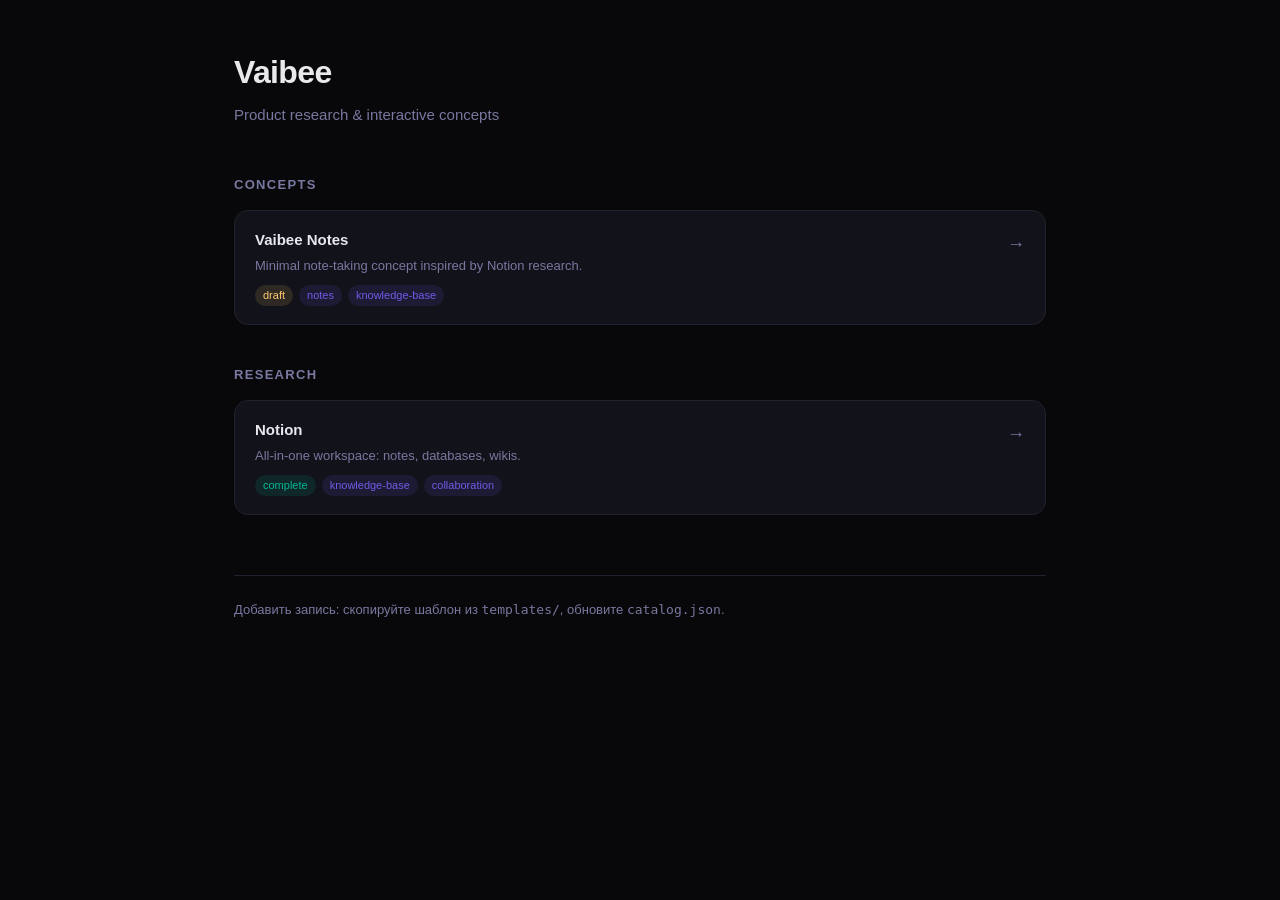
==== index.html @ f1fc7d5b "Add product lab portal with click-through mockup scaffold. Enables GitHub Pages hosting for research" ====
<!DOCTYPE html>
<html lang="ru">
<head>
  <meta charset="UTF-8">
  <meta name="viewport" content="width=device-width, initial-scale=1.0">
  <title>Vaibee — Product Lab</title>
  <style>
    :root {
      --bg: #08080a;
      --surface: #12121a;
      --border: #22222e;
      --text: #e8e8ed;
      --muted: #7878a0;
      --accent: #6c5ce7;
      --green: #00b894;
      --yellow: #fdcb6e;
      --font: -apple-system, BlinkMacSystemFont, "Segoe UI", Roboto, sans-serif;
    }

    * { box-sizing: border-box; margin: 0; padding: 0; }

    body {
      font-family: var(--font);
      background: var(--bg);
      color: var(--text);
      line-height: 1.5;
      min-height: 100vh;
    }

    .container {
      max-width: 860px;
      margin: 0 auto;
      padding: 48px 24px 80px;
    }

    header {
      margin-bottom: 48px;
    }

    header h1 {
      font-size: 32px;
      font-weight: 800;
      letter-spacing: -0.02em;
    }

    header p {
      color: var(--muted);
      margin-top: 8px;
      font-size: 15px;
    }

    section {
      margin-bottom: 40px;
    }

    section h2 {
      font-size: 13px;
      text-transform: uppercase;
      letter-spacing: 0.1em;
      color: var(--muted);
      margin-bottom: 16px;
    }

    .cards {
      display: flex;
      flex-direction: column;
      gap: 10px;
    }

    .card {
      display: flex;
      align-items: flex-start;
      gap: 16px;
      padding: 18px 20px;
      background: var(--surface);
      border: 1px solid var(--border);
      border-radius: 14px;
      text-decoration: none;
      color: inherit;
      transition: border-color 0.15s, transform 0.15s;
    }

    .card:hover {
      border-color: var(--accent);
      transform: translateY(-1px);
    }

    .card-body { flex: 1; }

    .card-title {
      font-weight: 600;
      font-size: 15px;
    }

    .card-summary {
      font-size: 13px;
      color: var(--muted);
      margin-top: 4px;
    }

    .card-meta {
      display: flex;
      flex-wrap: wrap;
      gap: 6px;
      margin-top: 10px;
    }

    .badge {
      font-size: 11px;
      padding: 2px 8px;
      border-radius: 999px;
      background: rgba(108, 92, 231, 0.12);
      color: var(--accent);
    }

    .badge.status-complete { background: rgba(0, 184, 148, 0.12); color: var(--green); }
    .badge.status-draft { background: rgba(253, 203, 110, 0.12); color: var(--yellow); }

    .card-arrow {
      color: var(--muted);
      font-size: 18px;
      margin-top: 2px;
    }

    .empty {
      color: var(--muted);
      font-size: 14px;
      padding: 20px;
      border: 1px dashed var(--border);
      border-radius: 14px;
    }

    footer {
      margin-top: 60px;
      padding-top: 24px;
      border-top: 1px solid var(--border);
      font-size: 13px;
      color: var(--muted);
    }

    footer a { color: var(--accent); }
  </style>
</head>
<body>
  <div class="container">
    <header>
      <h1>Vaibee</h1>
      <p>Product research &amp; interactive concepts</p>
    </header>

    <section id="concepts-section">
      <h2>Concepts</h2>
      <div class="cards" id="concepts"></div>
    </section>

    <section id="research-section">
      <h2>Research</h2>
      <div class="cards" id="research"></div>
    </section>

    <footer>
      <p>Добавить запись: скопируйте шаблон из <code>templates/</code>, обновите <code>catalog.json</code>.</p>
    </footer>
  </div>

  <script>
    fetch('catalog.json')
      .then((r) => r.json())
      .then(render)
      .catch(() => {
        document.getElementById('concepts').innerHTML = '<p class="empty">Не удалось загрузить catalog.json</p>';
      });

    function render(data) {
      const conceptsEl = document.getElementById('concepts');
      const researchEl = document.getElementById('research');

      if (!data.concepts?.length) {
        conceptsEl.innerHTML = '<p class="empty">Пока нет концептов</p>';
      } else {
        conceptsEl.innerHTML = data.concepts.map((c) => `
          <a class="card" href="concepts/${c.slug}/prototype/index.html">
            <div class="card-body">
              <div class="card-title">${c.title}</div>
              <div class="card-summary">${c.summary}</div>
              <div class="card-meta">
                <span class="badge status-${c.status}">${c.status}</span>
                ${(c.tags || []).map((t) => `<span class="badge">${t}</span>`).join('')}
              </div>
            </div>
            <span class="card-arrow">→</span>
          </a>
        `).join('');
      }

      if (!data.research?.length) {
        researchEl.innerHTML = '<p class="empty">Пока нет исследований</p>';
      } else {
        researchEl.innerHTML = data.research.map((r) => `
          <a class="card" href="https://github.com/make-kzk/Vaibee/blob/main/research/products/${r.slug}/README.md" target="_blank" rel="noopener">
            <div class="card-body">
              <div class="card-title">${r.title}</div>
              <div class="card-summary">${r.summary}</div>
              <div class="card-meta">
                <span class="badge status-${r.status}">${r.status}</span>
                ${(r.tags || []).map((t) => `<span class="badge">${t}</span>`).join('')}
              </div>
            </div>
            <span class="card-arrow">→</span>
          </a>
        `).join('');
      }
    }
  </script>
</body>
</html>
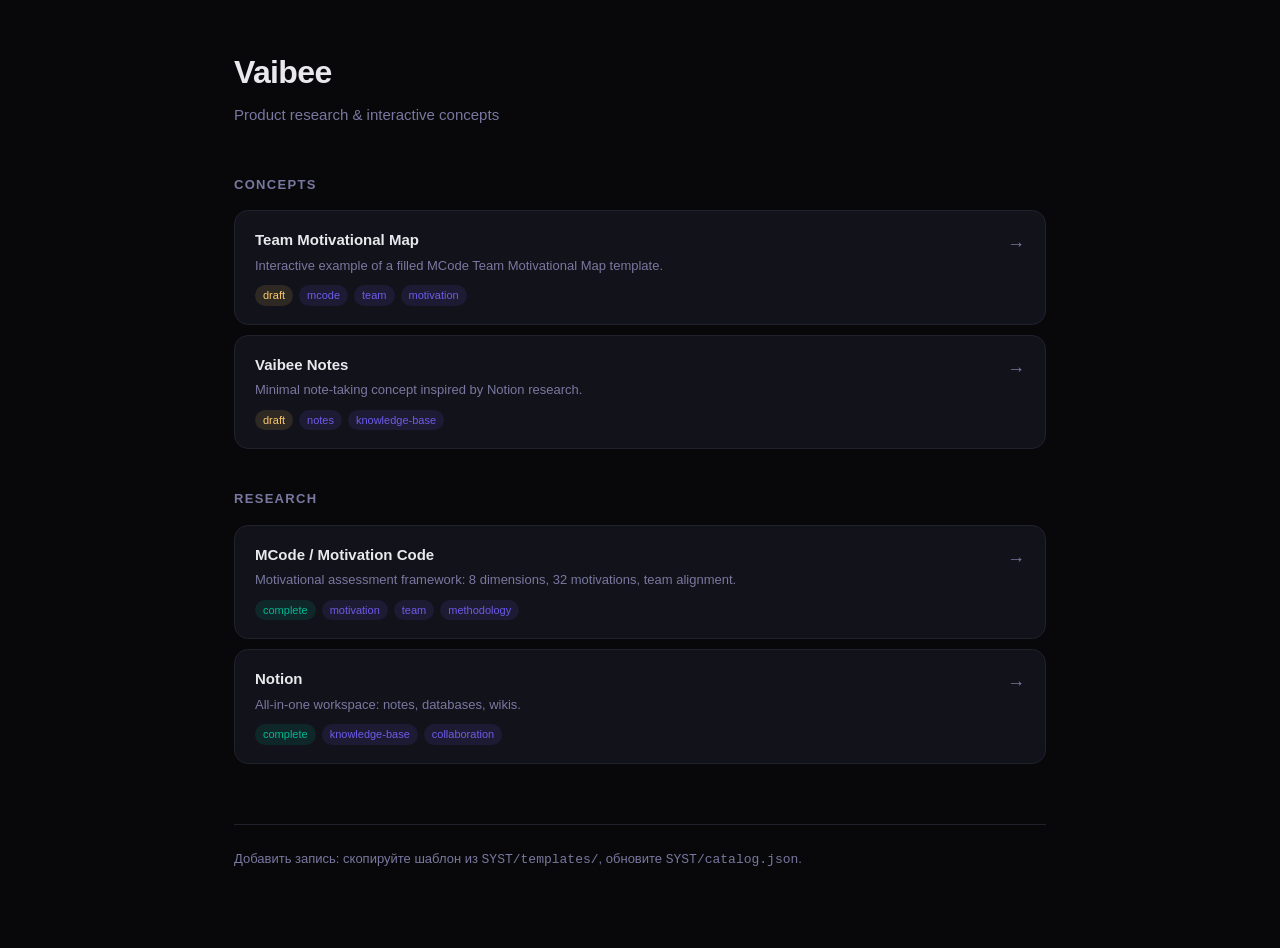
==== commit d77e3d71: "Restructure repository into RSCH, PRDT, and SYST sections - Add top-level sections: RSCH (research)," ====
--- a/index.html
+++ b/index.html
@@ -159,12 +159,12 @@
     </section>
 
     <footer>
-      <p>Добавить запись: скопируйте шаблон из <code>templates/</code>, обновите <code>catalog.json</code>.</p>
+      <p>Добавить запись: скопируйте шаблон из <code>SYST/templates/</code>, обновите <code>SYST/catalog.json</code>.</p>
     </footer>
   </div>
 
   <script>
-    fetch('catalog.json')
+    fetch('SYST/catalog.json')
       .then((r) => r.json())
       .then(render)
       .catch(() => {
@@ -179,7 +179,7 @@
         conceptsEl.innerHTML = '<p class="empty">Пока нет концептов</p>';
       } else {
         conceptsEl.innerHTML = data.concepts.map((c) => `
-          <a class="card" href="concepts/${c.slug}/prototype/index.html">
+          <a class="card" href="PRDT/concepts/${c.slug}/prototype/index.html">
             <div class="card-body">
               <div class="card-title">${c.title}</div>
               <div class="card-summary">${c.summary}</div>
@@ -197,7 +197,7 @@
         researchEl.innerHTML = '<p class="empty">Пока нет исследований</p>';
       } else {
         researchEl.innerHTML = data.research.map((r) => `
-          <a class="card" href="https://github.com/make-kzk/Vaibee/blob/main/research/products/${r.slug}/README.md" target="_blank" rel="noopener">
+          <a class="card" href="https://github.com/make-kzk/Vaibee/blob/main/RSCH/RSCH-01/products/${r.slug}/README.md" target="_blank" rel="noopener">
             <div class="card-body">
               <div class="card-title">${r.title}</div>
               <div class="card-summary">${r.summary}</div>
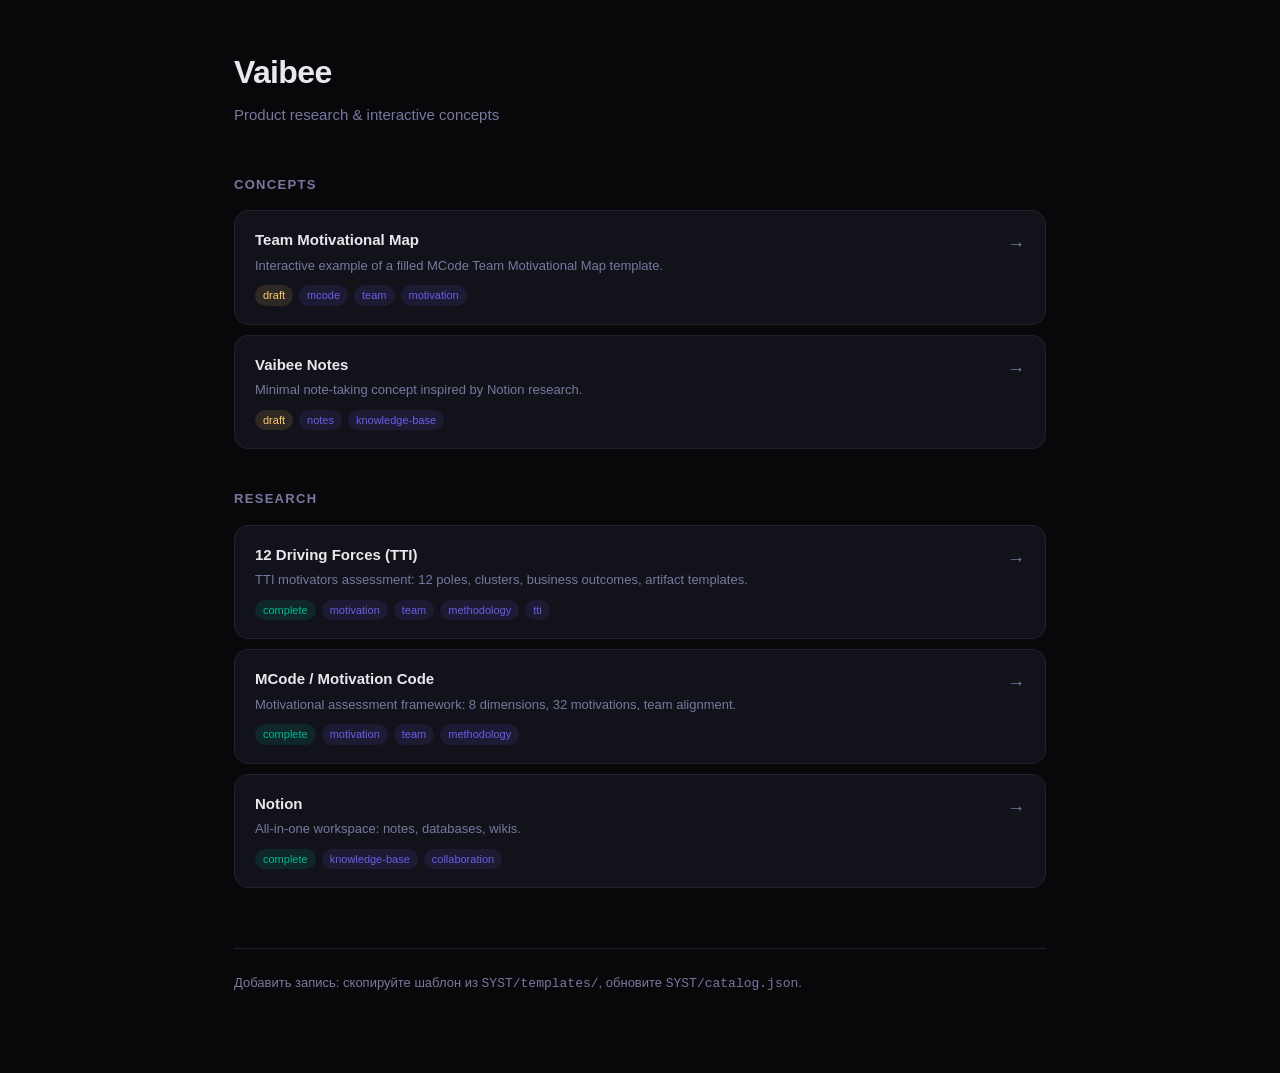
==== commit 5b835689: "Sync with main: RSCH/PRDT/SYST structure and update 12DF catalog - Merge origin/main restructure int" ====
--- a/index.html
+++ b/index.html
@@ -196,8 +196,12 @@
       if (!data.research?.length) {
         researchEl.innerHTML = '<p class="empty">Пока нет исследований</p>';
       } else {
-        researchEl.innerHTML = data.research.map((r) => `
-          <a class="card" href="https://github.com/make-kzk/Vaibee/blob/main/RSCH/RSCH-01/products/${r.slug}/README.md" target="_blank" rel="noopener">
+        researchEl.innerHTML = data.research.map((r) => {
+          const href = r.path
+            ? r.path
+            : `RSCH/RSCH-01/products/${r.slug}/README.md`;
+          return `
+          <a class="card" href="${href}">
             <div class="card-body">
               <div class="card-title">${r.title}</div>
               <div class="card-summary">${r.summary}</div>
@@ -208,7 +212,8 @@
             </div>
             <span class="card-arrow">→</span>
           </a>
-        `).join('');
+        `;
+        }).join('');
       }
     }
   </script>
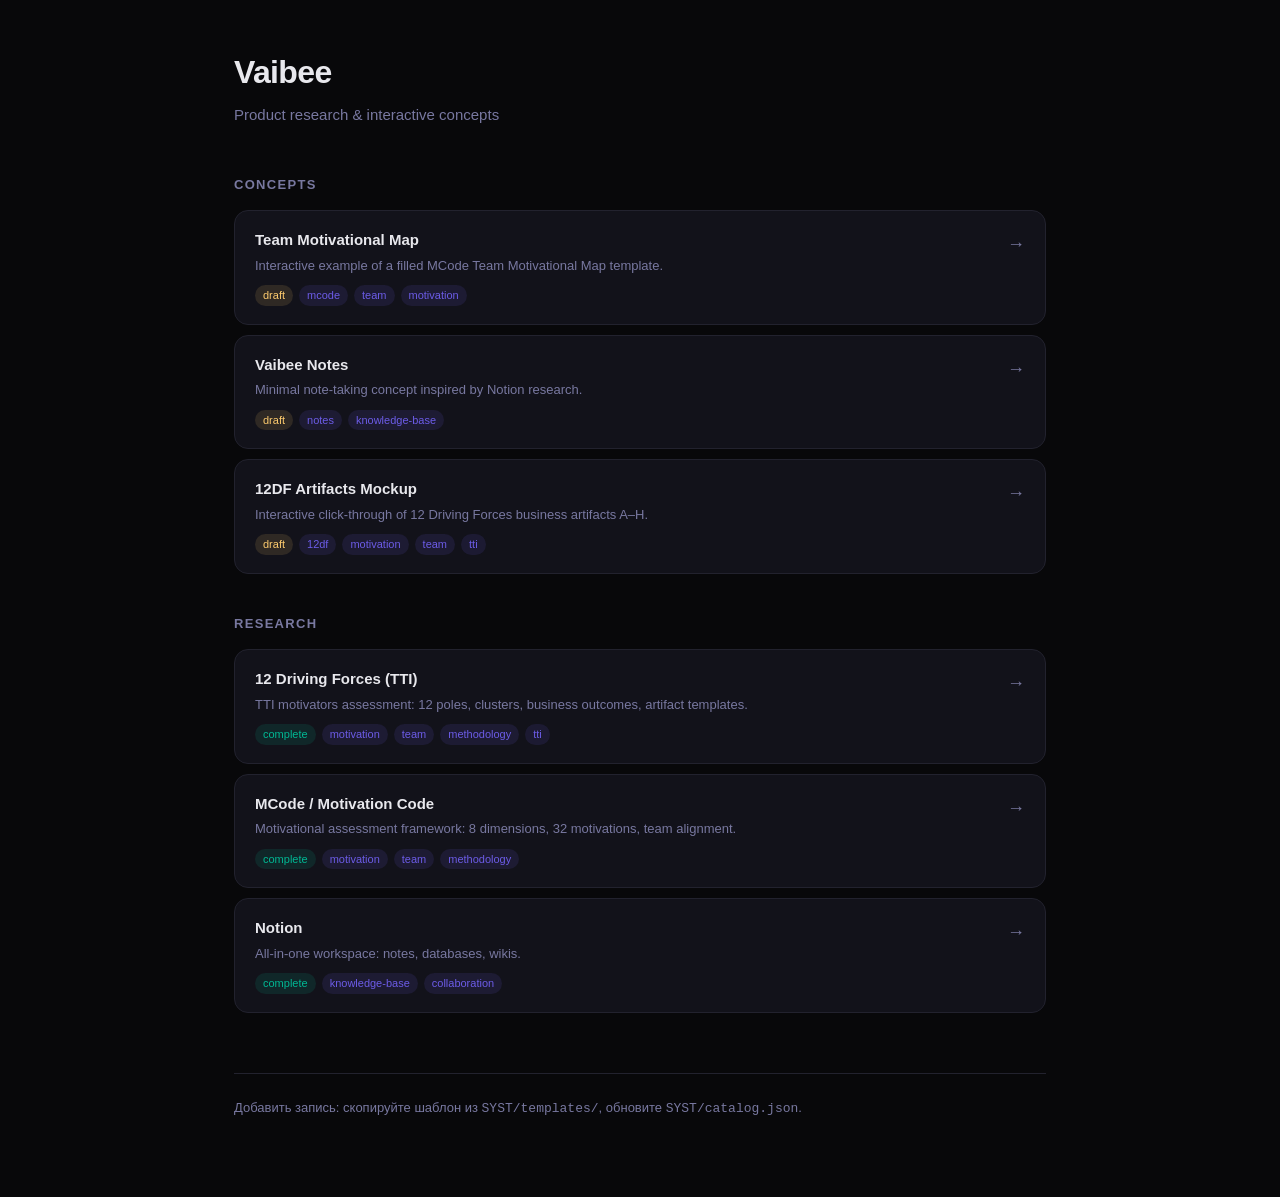
==== commit 2f5239b7: "Introduce DOMAIN-XX-YY-ZZ-Q-key naming and migrate RSCH paths - Document naming schema in compact ro" ====
--- a/index.html
+++ b/index.html
@@ -196,12 +196,8 @@
       if (!data.research?.length) {
         researchEl.innerHTML = '<p class="empty">Пока нет исследований</p>';
       } else {
-        researchEl.innerHTML = data.research.map((r) => {
-          const href = r.path
-            ? r.path
-            : `RSCH/RSCH-01/products/${r.slug}/README.md`;
-          return `
-          <a class="card" href="${href}">
+        researchEl.innerHTML = data.research.map((r) => `
+          <a class="card" href="https://github.com/make-kzk/Vaibee/blob/main/RSCH/RSCH-01-00-00/products/${r.slug}/README.md" target="_blank" rel="noopener">
             <div class="card-body">
               <div class="card-title">${r.title}</div>
               <div class="card-summary">${r.summary}</div>
@@ -212,8 +208,7 @@
             </div>
             <span class="card-arrow">→</span>
           </a>
-        `;
-        }).join('');
+        `).join('');
       }
     }
   </script>
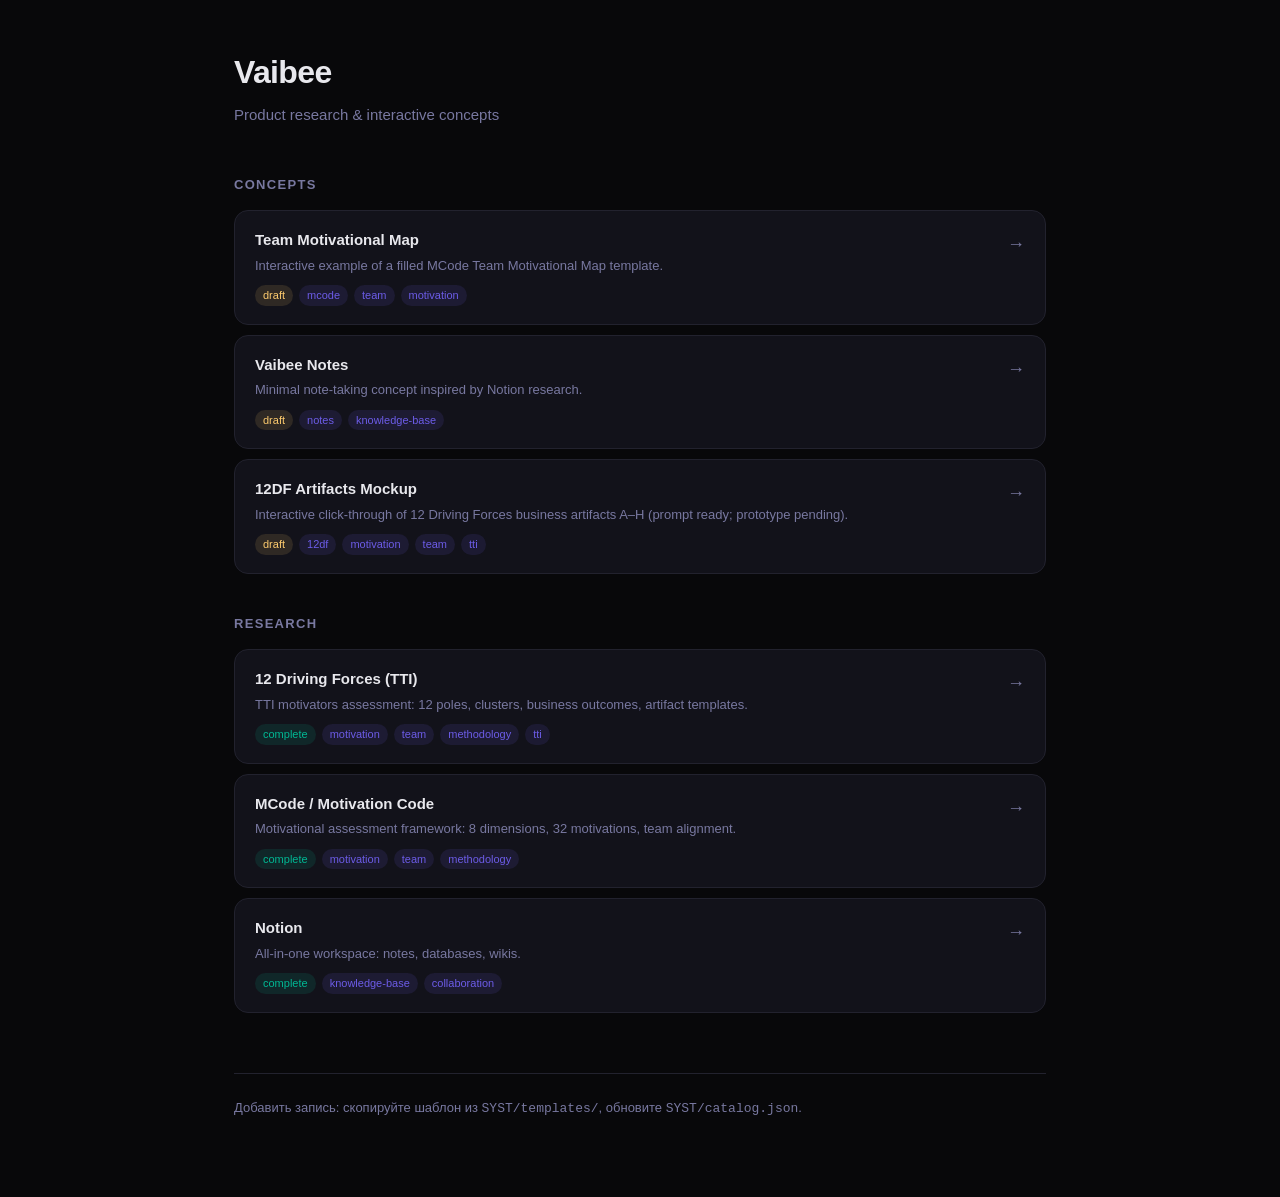
==== commit 5624fd1b: "Merge origin/main: resolve naming schema conflicts - Keep DOMAIN-XX-YY-ZZ-Q-key structure (RSCH-02-0" ====
--- a/index.html
+++ b/index.html
@@ -196,8 +196,12 @@
       if (!data.research?.length) {
         researchEl.innerHTML = '<p class="empty">Пока нет исследований</p>';
       } else {
-        researchEl.innerHTML = data.research.map((r) => `
-          <a class="card" href="https://github.com/make-kzk/Vaibee/blob/main/RSCH/RSCH-01-00-00/products/${r.slug}/README.md" target="_blank" rel="noopener">
+        researchEl.innerHTML = data.research.map((r) => {
+          const href = r.path
+            ? r.path
+            : `RSCH/RSCH-01-00-00/products/${r.slug}/README.md`;
+          return `
+          <a class="card" href="${href}">
             <div class="card-body">
               <div class="card-title">${r.title}</div>
               <div class="card-summary">${r.summary}</div>
@@ -208,7 +212,8 @@
             </div>
             <span class="card-arrow">→</span>
           </a>
-        `).join('');
+        `;
+        }).join('');
       }
     }
   </script>
